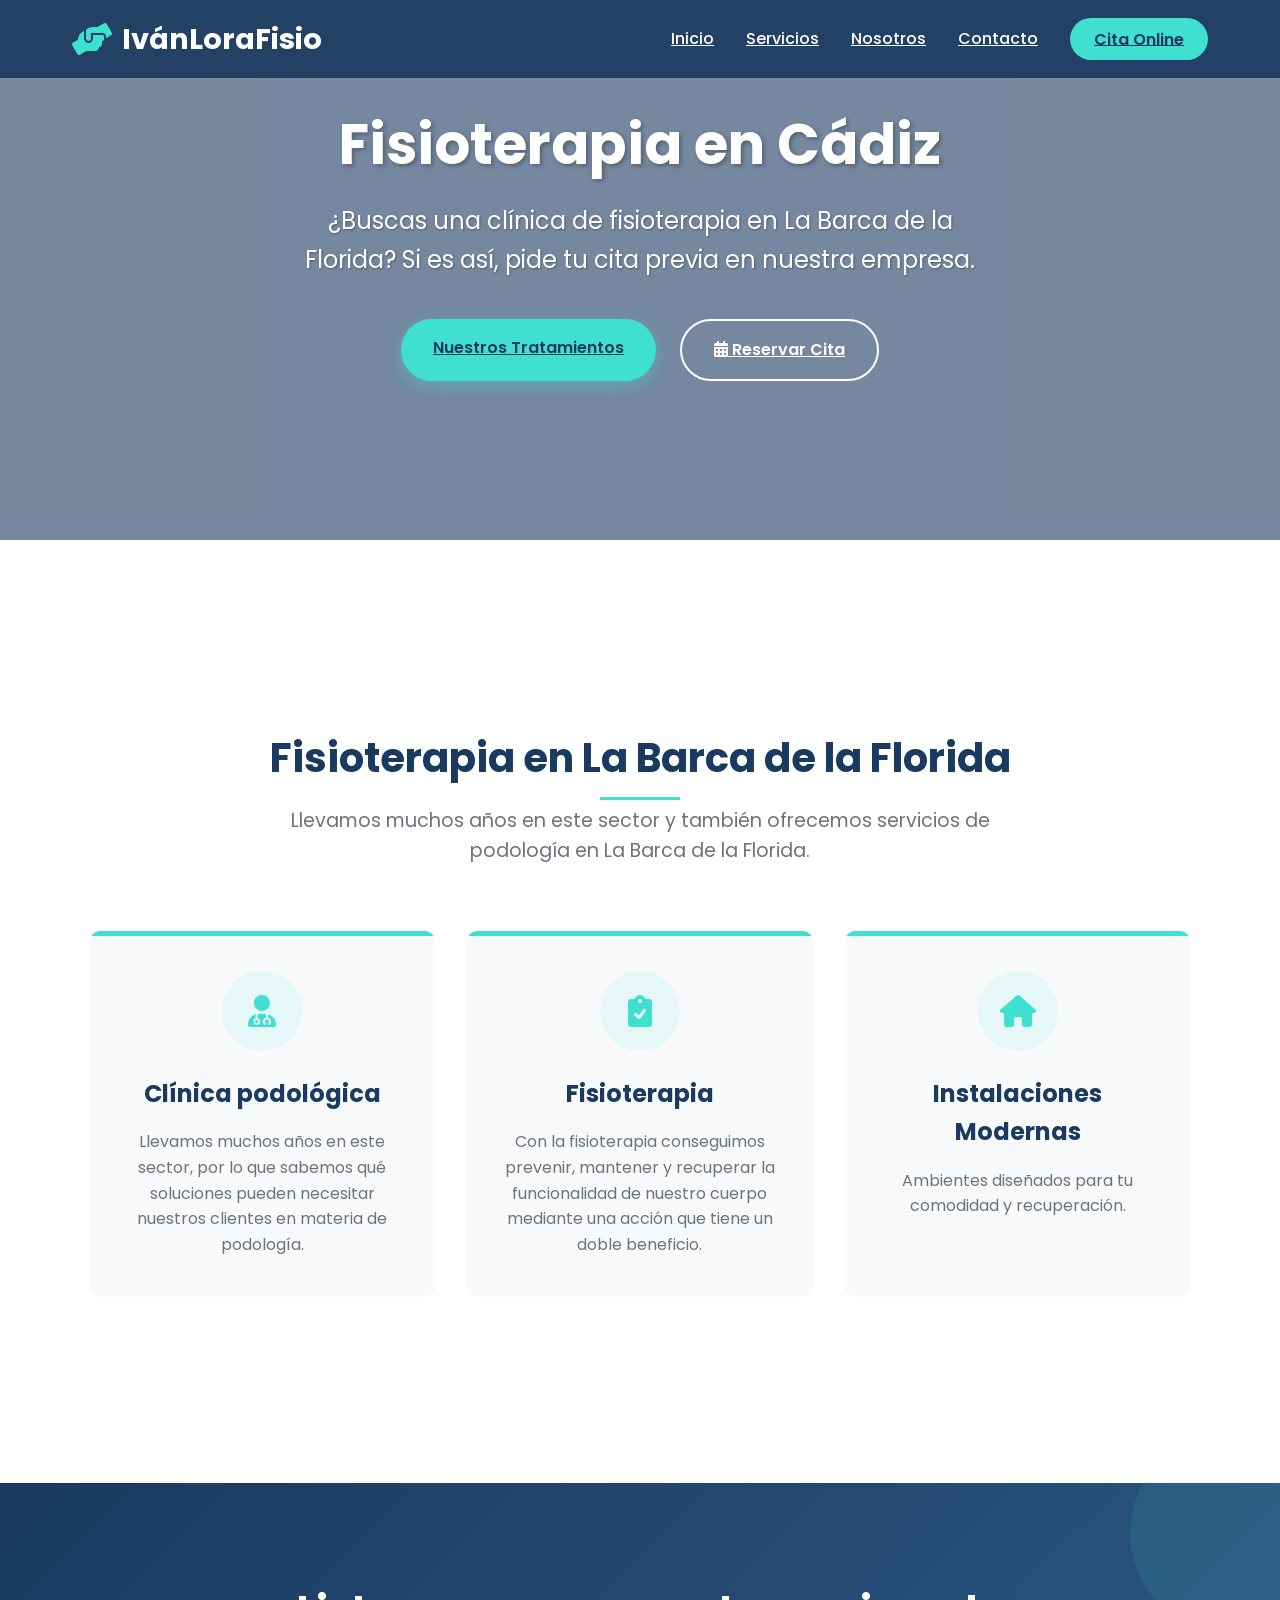
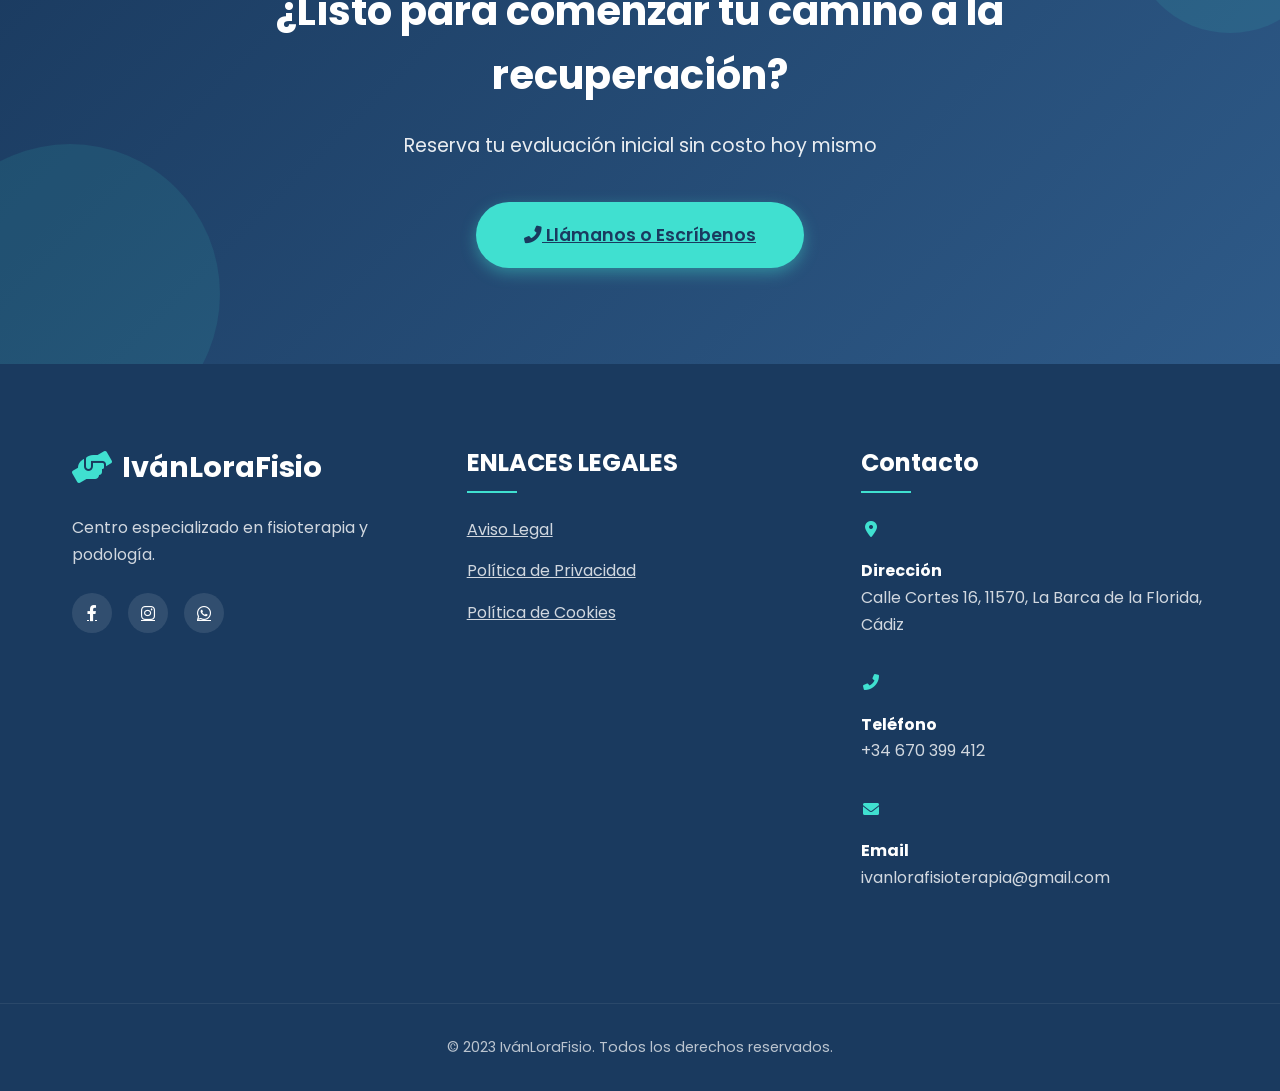
==== index.html @ 397317ef "nuevo" ====
<!DOCTYPE html>
<html lang="es">
<head>
    <meta charset="UTF-8">
    <meta name="viewport" content="width=device-width, initial-scale=1.0">
    <title>IvánLoraFisio - Terapia y Rehabilitación Profesional</title>
    <link rel="stylesheet" href="styles.css">
    <link rel="stylesheet" href="https://cdnjs.cloudflare.com/ajax/libs/font-awesome/6.0.0-beta3/css/all.min.css">
    <link href="https://fonts.googleapis.com/css2?family=Poppins:wght@300;400;500;600;700&display=swap" rel="stylesheet">
</head>
<body>
    <!-- Header Flotante con Menú -->
    <header>
        <div class="container header-container">
            <div class="logo">
                <i class="fas fa-hands-helping"></i>
                <span>IvánLoraFisio</span>
            </div>
            <nav>
                <ul>
                    <li><a href="index.html" class="active">Inicio</a></li>
                    <li><a href="servicios.html">Servicios</a></li>
                    <li><a href="nosotros.html">Nosotros</a></li>
                    <li><a href="contacto.html">Contacto</a></li>
                    <li><a href="contacto.html" class="btn-nav">Cita Online</a></li>
                </ul>
            </nav>
        </div>
    </header>

    <!-- Hero Section Mejorada -->
    <section class="hero">
        <div class="hero-video">
            <video autoplay muted loop>
                <source src="videos/fisio-hero.mp4" type="video/mp4">
                Tu navegador no soporta videos HTML5
            </video>
            <div class="video-overlay"></div>
        </div>
        <div class="container hero-content">
            <h1>Fisioterapia en Cádiz</h1>
            <p class="hero-subtitle">¿Buscas una clínica de fisioterapia en La Barca de la Florida? Si es así, pide tu cita previa en nuestra empresa. </p>
            <div class="hero-buttons">
                <a href="servicios.html" class="btn btn-primary">Nuestros Tratamientos</a>
                <a href="contacto.html" class="btn btn-secondary">
                    <i class="fas fa-calendar-alt"></i> Reservar Cita
                </a>
            </div>
    </section>

    <!-- Sección de Beneficios -->
    <section class="benefits">
        <div class="container">
            <div class="section-header">
                <h2>Fisioterapia en La Barca de la Florida</h2>
                <p>Llevamos muchos años en este sector y también ofrecemos servicios de podología en La Barca de la Florida.</p>
            </div>
            <div class="benefits-grid">
                <div class="benefit-card">
                    <div class="benefit-icon">
                        <i class="fas fa-user-md"></i>
                    </div>
                    <h3>Clínica podológica</h3>
                    <p>Llevamos muchos años en este sector, por lo que sabemos qué soluciones pueden necesitar nuestros clientes en materia de podología.</p>
                </div>
                <div class="benefit-card">
                    <div class="benefit-icon">
                        <i class="fas fa-clipboard-check"></i>
                    </div>
                    <h3>Fisioterapia</h3>
                    <p>Con la fisioterapia conseguimos prevenir, mantener y recuperar la funcionalidad de nuestro cuerpo mediante una acción que tiene un doble beneficio. </p>
                </div>

                <div class="benefit-card">
                    <div class="benefit-icon">
                        <i class="fas fa-home"></i>
                    </div>
                    <h3>Instalaciones Modernas</h3>
                    <p>Ambientes diseñados para tu comodidad y recuperación.</p>
                </div>
            </div>
        </div>
    </section>

    <!-- Sección CTA (Call to Action) -->
    <section class="cta-section">
        <div class="container">
            <div class="cta-content">
                <h2>¿Listo para comenzar tu camino a la recuperación?</h2>
                <p>Reserva tu evaluación inicial sin costo hoy mismo</p>
                <a href="contacto.html" class="btn btn-primary btn-large">
                    <i class="fas fa-phone-alt"></i> Llámanos o Escríbenos
                </a>
            </div>
        </div>
    </section>

    <!-- Footer -->
    <footer>
        <div class="container">
            <div class="footer-content">
                <div class="footer-section about">
                    <div class="logo">
                        <i class="fas fa-hands-helping"></i>
                        <span>IvánLoraFisio</span>
                    </div>
                    <p>Centro especializado en fisioterapia y podología.</p>
                    <div class="social-icons">
                        <a href="#"><i class="fab fa-facebook-f"></i></a>
                        <a href="#"><i class="fab fa-instagram"></i></a>
                        <a href="#"><i class="fab fa-whatsapp"></i></a>
                    </div>
                </div>
                
                <div class="footer-section links">
                    <h3>ENLACES LEGALES</h3>
                    <ul>
                        <li><a href="index.html">Aviso Legal</a></li>
                        <li><a href="servicios.html">Política de Privacidad</a></li>
                        <li><a href="nosotros.html">Política de Cookies</a></li>
                    </ul>
                </div>
                <div class="footer-section contact">
                    <h3>Contacto</h3>
                <div class="detalle-contacto">
                    <i class="fas fa-map-marker-alt"></i>
                    <p>
                        <h4>Dirección</h4>
                        <p>Calle Cortes 16, 11570, La Barca de la Florida, Cádiz</p>
                    </p>
                </div>
                <div class="detalle-contacto">
                    <i class="fas fa-phone-alt"></i>
                    <p>
                        <h4>Teléfono</h4>
                        <p>+34 670 399 412</p>
                    </p>
                </div>
                <div class="detalle-contacto">
                    <i class="fas fa-envelope"></i>
                    <p>
                        <h4>Email</h4>
                        <p>ivanlorafisioterapia@gmail.com</p>
                    </p>
                </div>
                </div>
            </div>
            <div class="copyright">
                <p>&copy; 2023 IvánLoraFisio. Todos los derechos reservados.</p>
            </div>
        </div>
    </footer>

    <script src="js/main.js"></script>
</body>
</html>
---- styles.css ----
/* Estilos generales mejorados */
:root {
    --azul-profesional: #2E5A88;
    --azul-oscuro: #1A3A5F;
    --azul-turquesa: #40E0D0;
    --azul-claro: #87CEEB;
    --blanco: #FFFFFF;
    --gris-claro: #F8F9FA;
    --gris-medio: #E9ECEF;
    --texto-oscuro: #333333;
    --texto-gris: #6C757D;
    --highlight-color: #FF6B6B;
    --sombra: 0 5px 15px rgba(0, 0, 0, 0.1);
    --transicion: all 0.3s ease;
}

* {
    margin: 0;
    padding: 0;
    box-sizing: border-box;
}

body {
    font-family: 'Poppins', sans-serif;
    color: var(--texto-oscuro);
    line-height: 1.6;
    overflow-x: hidden;
}

/* Header mejorado */
header {
    background-color: rgba(26, 58, 95, 0.9);
    backdrop-filter: blur(10px);
    padding: 1rem 0;
    position: fixed;
    width: 100%;
    top: 0;
    z-index: 1000;
    transition: var(--transicion);
}

.header-container {
    display: flex;
    justify-content: space-between;
    align-items: center;
    max-width: 1200px;
    margin: 0 auto;
    padding: 0 2rem;
}

.logo {
    display: flex;
    align-items: center;
    font-size: 1.8rem;
    font-weight: 700;
    color: var(--blanco);
}

.logo i {
    color: var(--azul-turquesa);
    margin-right: 10px;
    font-size: 2rem;
}

nav ul {
    display: flex;
    list-style: none;
    align-items: center;
}

nav ul li {
    margin-left: 2rem;
}

nav ul li a {
    color: var(--blanco);
    font-weight: 500;
    transition: var(--transicion);
    position: relative;
}

nav ul li a:hover {
    color: var(--azul-turquesa);
}

.btn-nav {
    background-color: var(--azul-turquesa);
    color: var(--azul-oscuro);
    padding: 0.6rem 1.5rem;
    border-radius: 50px;
    font-weight: 600;
    transition: var(--transicion);
}

.btn-nav:hover {
    background-color: var(--blanco);
    transform: translateY(-3px);
    box-shadow: 0 5px 15px rgba(64, 224, 208, 0.4);
}

/* Hero Section Mejorada */
.hero {
    position: relative;
    height: 60vh;
    display: flex;
    align-items: center;
    color: var(--blanco);
    margin-top: 0;
    overflow: hidden;
}

.hero-video {
    position: absolute;
    top: 0;
    left: 0;
    width: 100%;
    height: 100%;
    z-index: -1;
}

.hero-video video {
    width: 100%;
    height: 100%;
    object-fit: cover;
}

.video-overlay {
    position: absolute;
    top: 0;
    left: 0;
    width: 100%;
    height: 100%;
    background: rgba(26, 58, 95, 0.6);
}

.hero-content {
    max-width: 1200px;
    margin: 0 auto;
    padding: 0 2rem;
    text-align: center;
    position: relative;
    z-index: 1;
}

.hero h1 {
    font-size: 3.5rem;
    font-weight: 700;
    margin-bottom: 1.5rem;
    line-height: 1.2;
    text-shadow: 2px 2px 4px rgba(0, 0, 0, 0.3);
}

.highlight {
    color: var(--azul-turquesa);
    position: relative;
    display: inline-block;
}

.highlight::after {
    content: '';
    position: absolute;
    bottom: 5px;
    left: 0;
    width: 100%;
    height: 10px;
    background-color: rgba(64, 224, 208, 0.3);
    z-index: -1;
}

.hero-subtitle {
    font-size: 1.5rem;
    max-width: 700px;
    margin: 0 auto 2.5rem;
    text-shadow: 1px 1px 2px rgba(0, 0, 0, 0.3);
}

.hero-buttons {
    display: flex;
    justify-content: center;
    gap: 1.5rem;
    margin-bottom: 3rem;
}

.btn {
    display: inline-block;
    padding: 1rem 2rem;
    border-radius: 50px;
    font-weight: 600;
    transition: var(--transicion);
    text-align: center;
}

.btn-primary {
    background-color: var(--azul-turquesa);
    color: var(--azul-oscuro);
    box-shadow: 0 5px 15px rgba(64, 224, 208, 0.4);
}

.btn-primary:hover {
    transform: translateY(-5px);
    box-shadow: 0 8px 25px rgba(64, 224, 208, 0.6);
}

.btn-secondary {
    background-color: transparent;
    color: var(--blanco);
    border: 2px solid var(--blanco);
}

.btn-secondary:hover {
    background-color: var(--blanco);
    color: var(--azul-oscuro);
    transform: translateY(-5px);
}

.hero-stats {
    display: flex;
    justify-content: center;
    gap: 3rem;
    margin-top: 3rem;
    flex-wrap: wrap;
}


/* Sección de Beneficios */
.benefits {
    margin: 7%;
    padding: 6rem 0;
    background-color: var(--blanco);
}

.values-grid{
    margin: 7%;
    padding-bottom: 7%;
}

.section-header {
    text-align: center;
    margin-bottom: 4rem;
}

.section-header h2 {
    font-size: 2.5rem;
    color: var(--azul-oscuro);
    margin-bottom: 1rem;
    position: relative;
    display: inline-block;
}

.section-header h2::after {
    content: '';
    position: absolute;
    bottom: -10px;
    left: 50%;
    transform: translateX(-50%);
    width: 80px;
    height: 3px;
    background-color: var(--azul-turquesa);
}

.section-header p {
    color: var(--texto-gris);
    font-size: 1.2rem;
    max-width: 700px;
    margin: 0 auto;
}

.benefits-grid {
    display: grid;
    grid-template-columns: repeat(auto-fit, minmax(250px, 1fr));
    gap: 2rem;
    max-width: 1200px;
    margin: 0 auto;
}

.benefit-card {
    background-color: var(--gris-claro);
    border-radius: 10px;
    padding: 2.5rem 2rem;
    text-align: center;
    transition: var(--transicion);
    position: relative;
    overflow: hidden;
    z-index: 1;
}

.benefit-card::before {
    content: '';
    position: absolute;
    top: 0;
    left: 0;
    width: 100%;
    height: 5px;
    background-color: var(--azul-turquesa);
    transition: var(--transicion);
}

.benefit-card:hover {
    transform: translateY(-10px);
    box-shadow: var(--sombra);
}

.benefit-card:hover::before {
    height: 100%;
    opacity: 0.1;
}

.benefit-icon {
    width: 80px;
    height: 80px;
    background-color: rgba(64, 224, 208, 0.1);
    border-radius: 50%;
    display: flex;
    align-items: center;
    justify-content: center;
    margin: 0 auto 1.5rem;
    color: var(--azul-turquesa);
    font-size: 2rem;
    transition: var(--transicion);
}

.benefit-card:hover .benefit-icon {
    background-color: var(--azul-turquesa);
    color: var(--blanco);
}

.benefit-card h3 {
    font-size: 1.5rem;
    margin-bottom: 1rem;
    color: var(--azul-oscuro);
    position: relative;
    z-index: 2;
}

.benefit-card p {
    color: var(--texto-gris);
    position: relative;
    z-index: 2;
}

/* --- Servicios --- */
.servicios {
    padding: 5rem 5%;
    max-width: 1000px;
    margin: 0 auto;
}

.service-details{
    margin: 7%;
}

.titulo-seccion {
    text-align: center;
    margin-bottom: 4rem;
}

.titulo-seccion h2 {
    font-size: 2.5rem;
    color: var(--color-primario);
    margin-bottom: 1rem;
}

.titulo-seccion h1 {
    font-size: 2.5rem;
    color: #98a6c4;
    margin-bottom: 1rem;
}


.titulo-seccion p {
    color: #666;
    max-width: 700px;
    margin: 0 auto;
}

.grid-servicios {
    display: grid;
    grid-template-columns: repeat(auto-fit, minmax(300px, 1fr));
    gap: 2rem;
}

.tarjeta-servicio {
    background: var(--blanco);
    border-radius: 10px;
    padding: 2rem;
    box-shadow: var(--sombra);
    transition: transform 0.3s;
    text-align: center;
}

.tarjeta-servicio:hover {
    transform: translateY(-10px);
}

.tarjeta-servicio i {
    font-size: 2.5rem;
    color: var(--color-secundario);
    margin-bottom: 1.5rem;
}

.tarjeta-servicio h3 {
    font-size: 1.5rem;
    margin-bottom: 1rem;
    color: var(--color-primario);
}
/* Sección CTA */
.cta-section {
    padding: 6rem 0;
    background: linear-gradient(135deg, var(--azul-oscuro), var(--azul-profesional));
    color: var(--blanco);
    text-align: center;
    position: relative;
    overflow: hidden;
}

.cta-section::before {
    content: '';
    position: absolute;
    top: -50px;
    right: -50px;
    width: 200px;
    height: 200px;
    background-color: rgba(64, 224, 208, 0.1);
    border-radius: 50%;
}

.cta-section::after {
    content: '';
    position: absolute;
    bottom: -80px;
    left: -80px;
    width: 300px;
    height: 300px;
    background-color: rgba(64, 224, 208, 0.1);
    border-radius: 50%;
}

.cta-content {
    position: relative;
    z-index: 1;
    max-width: 800px;
    margin: 0 auto;
}

.cta-section h2 {
    font-size: 2.5rem;
    margin-bottom: 1.5rem;
}

.cta-section p {
    font-size: 1.2rem;
    margin-bottom: 2.5rem;
    opacity: 0.9;
}

.btn-large {
    padding: 1.2rem 3rem;
    font-size: 1.1rem;
}

/* Footer */
footer {
    background-color: var(--azul-oscuro);
    color: var(--blanco);
    padding: 5rem 0 0;
}

.footer-content {
    display: grid;
    grid-template-columns: repeat(auto-fit, minmax(250px, 1fr));
    gap: 3rem;
    max-width: 1200px;
    margin: 0 auto;
    padding: 0 2rem;
}

.footer-section {
    margin-bottom: 2rem;
}

.footer-section.about .logo {
    font-size: 1.8rem;
    margin-bottom: 1.5rem;
    display: inline-flex;
}

.footer-section p {
    margin-bottom: 1.5rem;
    opacity: 0.8;
    line-height: 1.7;
}

.social-icons {
    display: flex;
    gap: 1rem;
}

.social-icons a {
    display: flex;
    align-items: center;
    justify-content: center;
    width: 40px;
    height: 40px;
    background-color: rgba(255, 255, 255, 0.1);
    border-radius: 50%;
    color: var(--blanco);
    transition: var(--transicion);
}

.social-icons a:hover {
    background-color: var(--azul-turquesa);
    color: var(--azul-oscuro);
    transform: translateY(-3px);
}

.footer-section h3 {
    font-size: 1.5rem;
    margin-bottom: 1.5rem;
    position: relative;
    padding-bottom: 10px;
}

.footer-section h3::after {
    content: '';
    position: absolute;
    bottom: 0;
    left: 0;
    width: 50px;
    height: 2px;
    background-color: var(--azul-turquesa);
}

.footer-section.links ul {
    list-style: none;
}

.footer-section.links li {
    margin-bottom: 1rem;
}

.footer-section.links a {
    color: var(--blanco);
    opacity: 0.8;
    transition: var(--transicion);
    display: block;
}

.footer-section.links a:hover {
    opacity: 1;
    color: var(--azul-turquesa);
    padding-left: 5px;
}

.footer-section.contact p {
    display: flex;
    align-items: center;
    margin-bottom: 1rem;
}

.footer-section.contact i {
    margin-right: 10px;
    color: var(--azul-turquesa);
    width: 20px;
    text-align: center;
}

.copyright {
    text-align: center;
    padding: 2rem 0;
    margin-top: 3rem;
    border-top: 1px solid rgba(255, 255, 255, 0.1);
    font-size: 0.9rem;
    opacity: 0.7;
}

/* Efectos de Animación */
@keyframes fadeIn {
    from { opacity: 0; transform: translateY(20px); }
    to { opacity: 1; transform: translateY(0); }
}

.animate {
    animation: fadeIn 1s ease forwards;
}

.delay-1 { animation-delay: 0.2s; }
.delay-2 { animation-delay: 0.4s; }
.delay-3 { animation-delay: 0.6s; }

/* Responsive Design */
@media (max-width: 992px) {
    .hero h1 {
        font-size: 2.8rem;
    }
    
    .hero-buttons {
        flex-direction: column;
        align-items: center;
        gap: 1rem;
    }
    
    .btn {
        width: 80%;
        max-width: 300px;
    }
}

@media (max-width: 768px) {
    .header-container {
        flex-direction: column;
        padding: 1rem;
    }
    
    nav ul {
        margin-top: 1rem;
        flex-wrap: wrap;
        justify-content: center;
    }
    
    nav ul li {
        margin: 0.5rem;
    }
    
    .hero h1 {
        font-size: 2.2rem;
    }
    
    .hero-subtitle {
        font-size: 1.2rem;
    }
    
    .stat-item {
        min-width: 120px;
        padding: 1rem;
    }
    
    .stat-number {
        font-size: 2rem;
    }
}

@media (max-width: 576px) {
    .hero {
        height: auto;
        padding: 8rem 0 4rem;
    }
    
    .hero h1 {
        font-size: 1.8rem;
    }
    
    .section-header h2 {
        font-size: 2rem;
    }
    
    .testimonial-card {
        padding: 2rem 1.5rem;
    }
    
    .cta-section h2 {
        font-size: 2rem;
    }
}
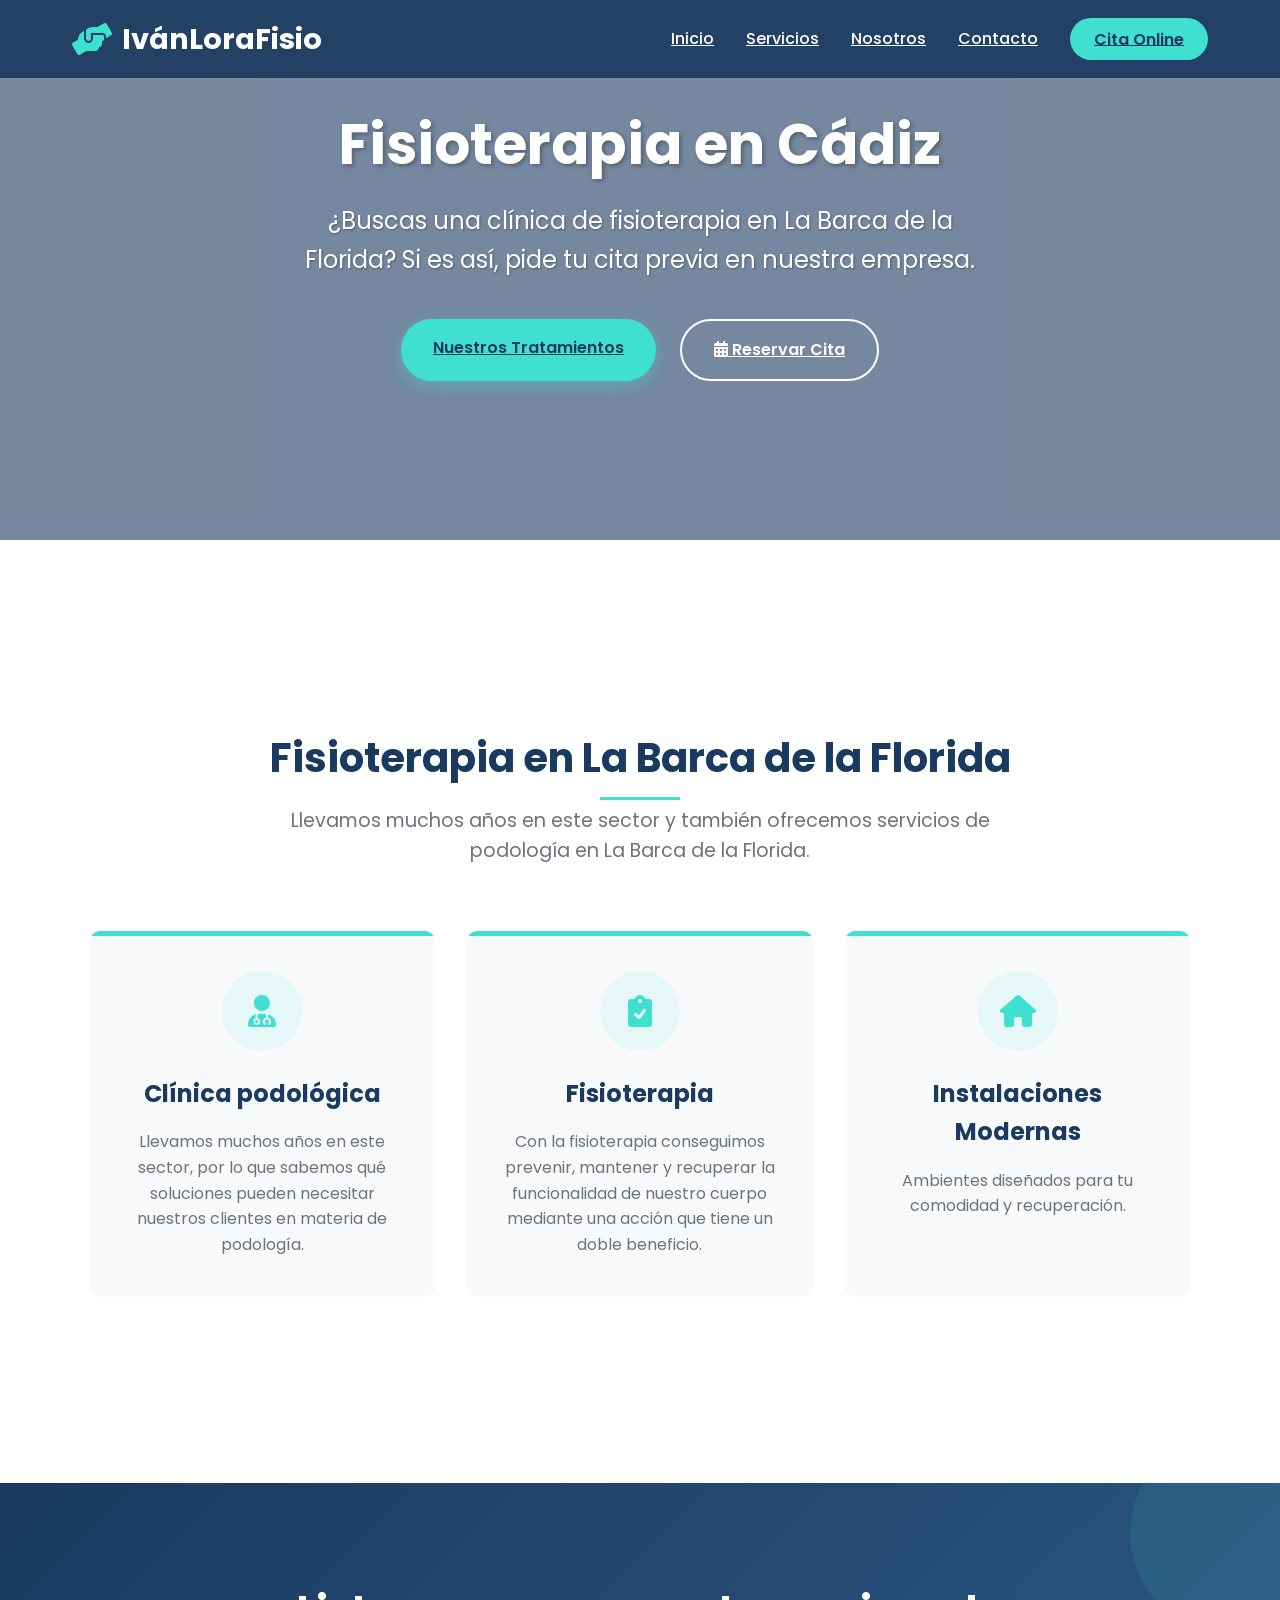
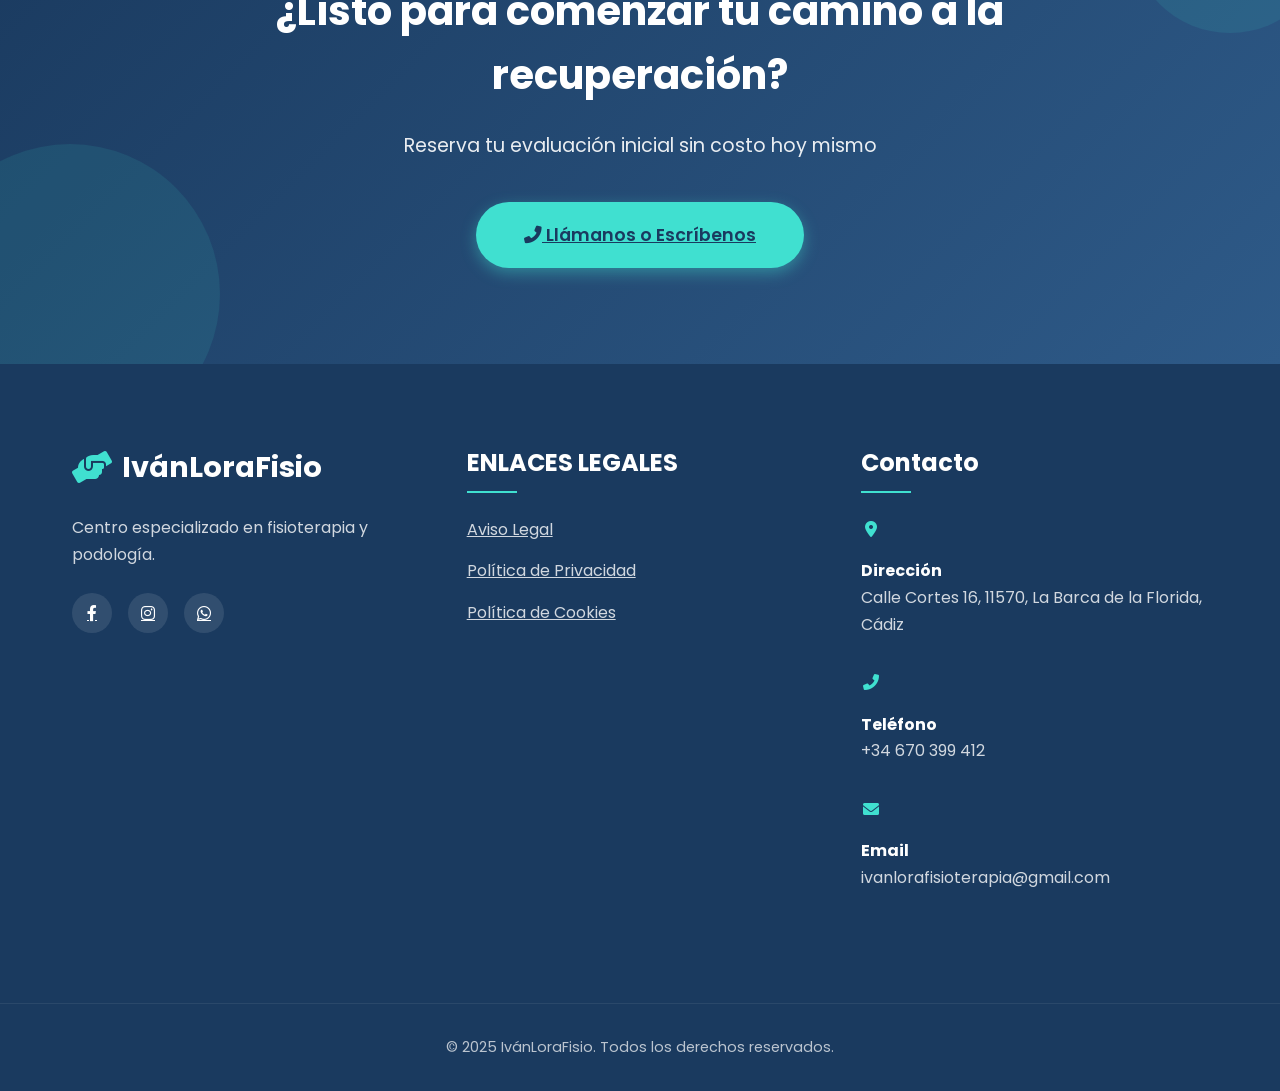
==== commit 9dc13fee: "cambios" ====
--- a/index.html
+++ b/index.html
@@ -5,6 +5,7 @@
     <meta name="viewport" content="width=device-width, initial-scale=1.0">
     <title>IvánLoraFisio - Terapia y Rehabilitación Profesional</title>
     <link rel="stylesheet" href="styles.css">
+    <link rel="icon" href="Icono.jpg" type="image/x-icon">
     <link rel="stylesheet" href="https://cdnjs.cloudflare.com/ajax/libs/font-awesome/6.0.0-beta3/css/all.min.css">
     <link href="https://fonts.googleapis.com/css2?family=Poppins:wght@300;400;500;600;700&display=swap" rel="stylesheet">
 </head>
@@ -115,9 +116,9 @@
                 <div class="footer-section links">
                     <h3>ENLACES LEGALES</h3>
                     <ul>
-                        <li><a href="index.html">Aviso Legal</a></li>
-                        <li><a href="servicios.html">Política de Privacidad</a></li>
-                        <li><a href="nosotros.html">Política de Cookies</a></li>
+                        <li><a href="avisoLegal.html">Aviso Legal</a></li>
+                        <li><a href="privacidad.html">Política de Privacidad</a></li>
+                        <li><a href="cookies.html">Política de Cookies</a></li>
                     </ul>
                 </div>
                 <div class="footer-section contact">
@@ -146,11 +147,11 @@
                 </div>
             </div>
             <div class="copyright">
-                <p>&copy; 2023 IvánLoraFisio. Todos los derechos reservados.</p>
+                <p>&copy; 2025 IvánLoraFisio. Todos los derechos reservados.</p>
             </div>
         </div>
     </footer>
 
     <script src="js/main.js"></script>
 </body>
-</html>+</html>
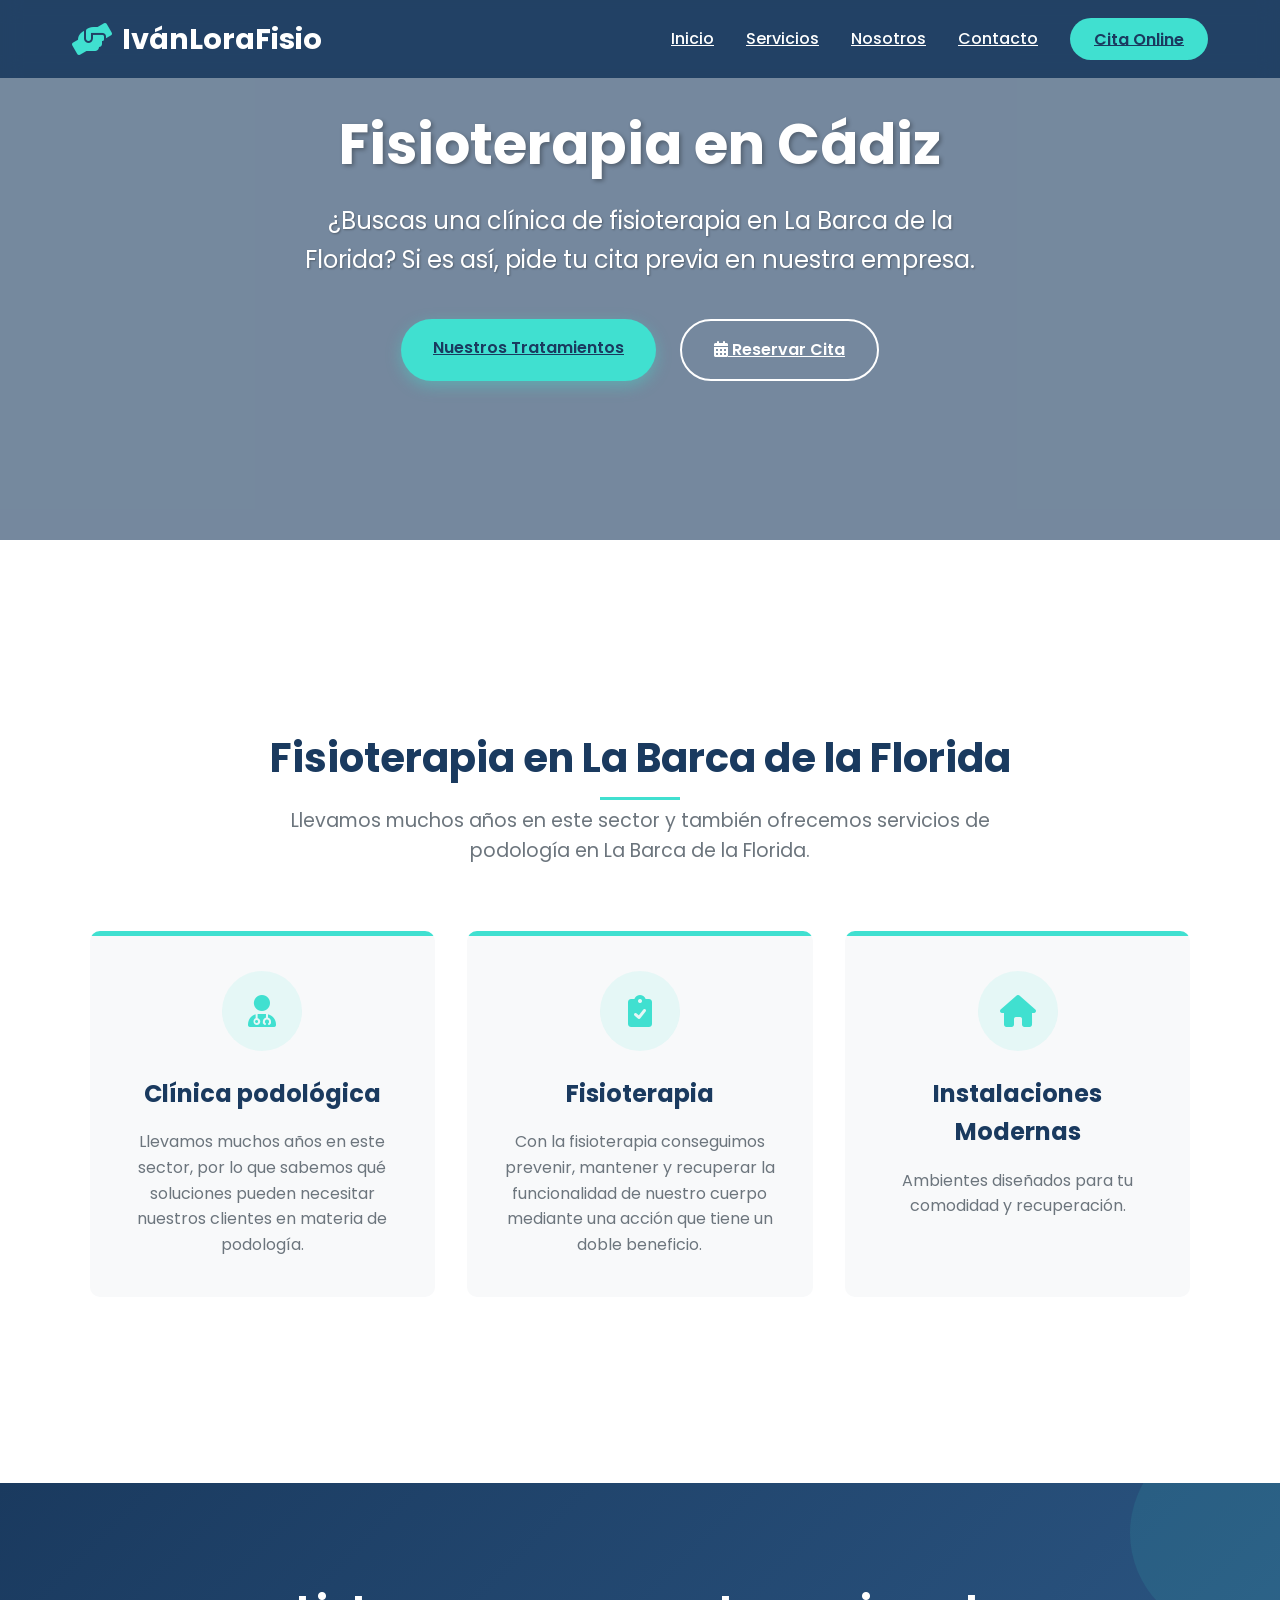
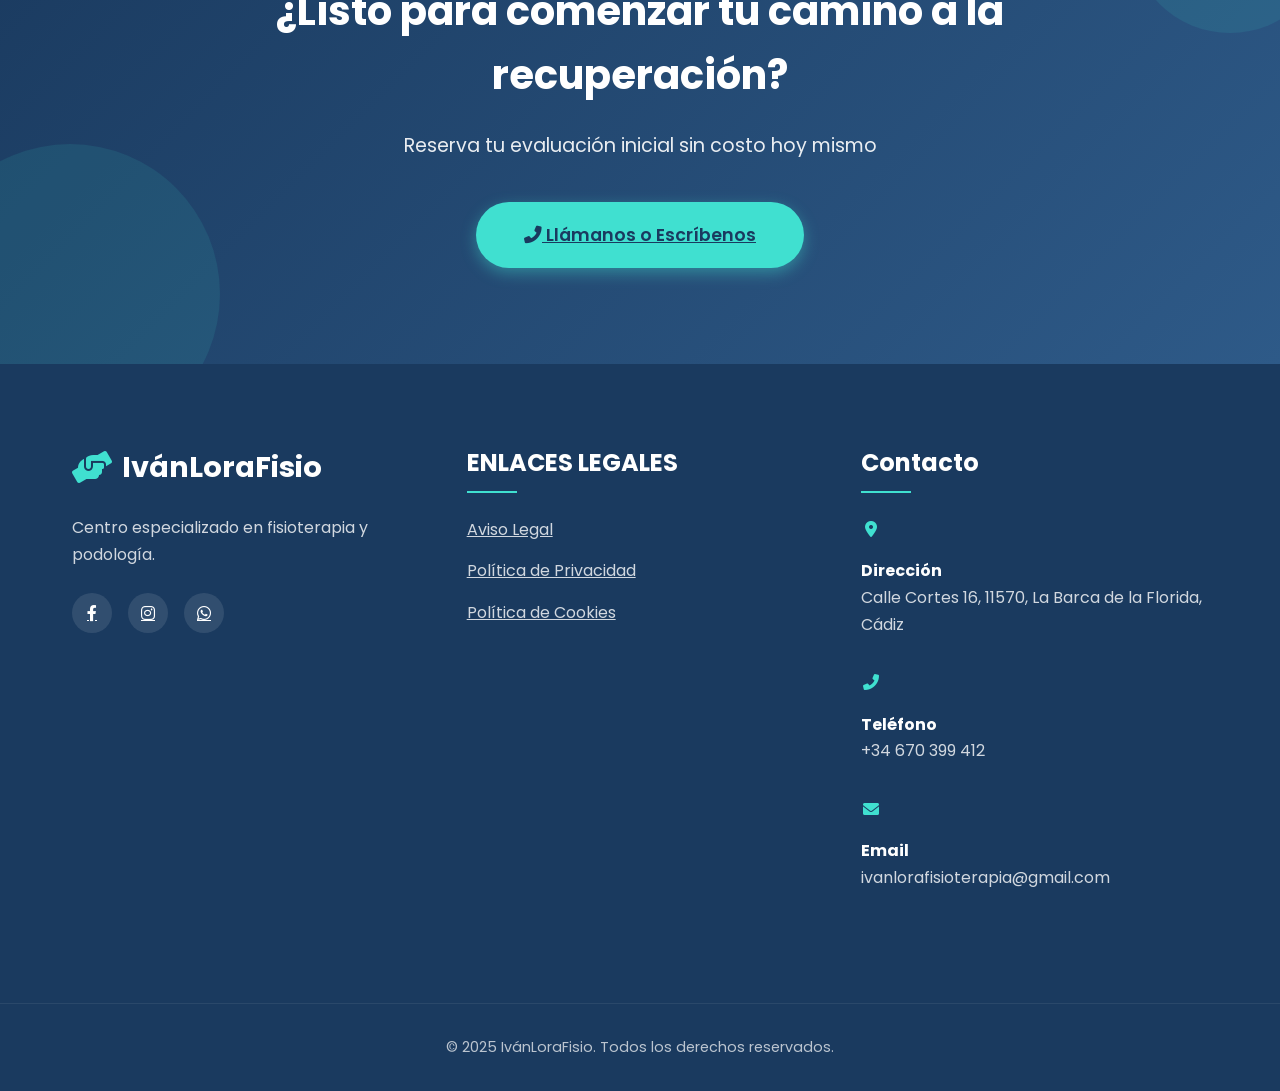
==== commit f202979c: "video" ====
--- a/index.html
+++ b/index.html
@@ -16,6 +16,7 @@
             <div class="logo">
                 <i class="fas fa-hands-helping"></i>
                 <span>IvánLoraFisio</span>
+                
             </div>
             <nav>
                 <ul>
@@ -31,12 +32,7 @@
 
     <!-- Hero Section Mejorada -->
     <section class="hero">
-        <div class="hero-video">
-            <video autoplay muted loop>
-                <source src="videos/fisio-hero.mp4" type="video/mp4">
-                Tu navegador no soporta videos HTML5
-            </video>
-            <div class="video-overlay"></div>
+    
         </div>
         <div class="container hero-content">
             <h1>Fisioterapia en Cádiz</h1>
--- a/styles.css
+++ b/styles.css
@@ -37,6 +37,7 @@
     top: 0;
     z-index: 1000;
     transition: var(--transicion);
+    object-fit: cover;
 }
 
 .header-container {
@@ -107,33 +108,12 @@
     color: var(--blanco);
     margin-top: 0;
     overflow: hidden;
-}
-
-.hero-video {
-    position: absolute;
-    top: 0;
-    left: 0;
-    width: 100%;
-    height: 100%;
-    z-index: -1;
-}
-
-.hero-video video {
-    width: 100%;
-    height: 100%;
-    object-fit: cover;
-}
-
-.video-overlay {
-    position: absolute;
-    top: 0;
-    left: 0;
-    width: 100%;
-    height: 100%;
-    background: rgba(26, 58, 95, 0.6);
-}
+    background-color: rgba(102, 124, 148, 0.9) ;
+}
+
 
 .hero-content {
+
     max-width: 1200px;
     margin: 0 auto;
     padding: 0 2rem;
